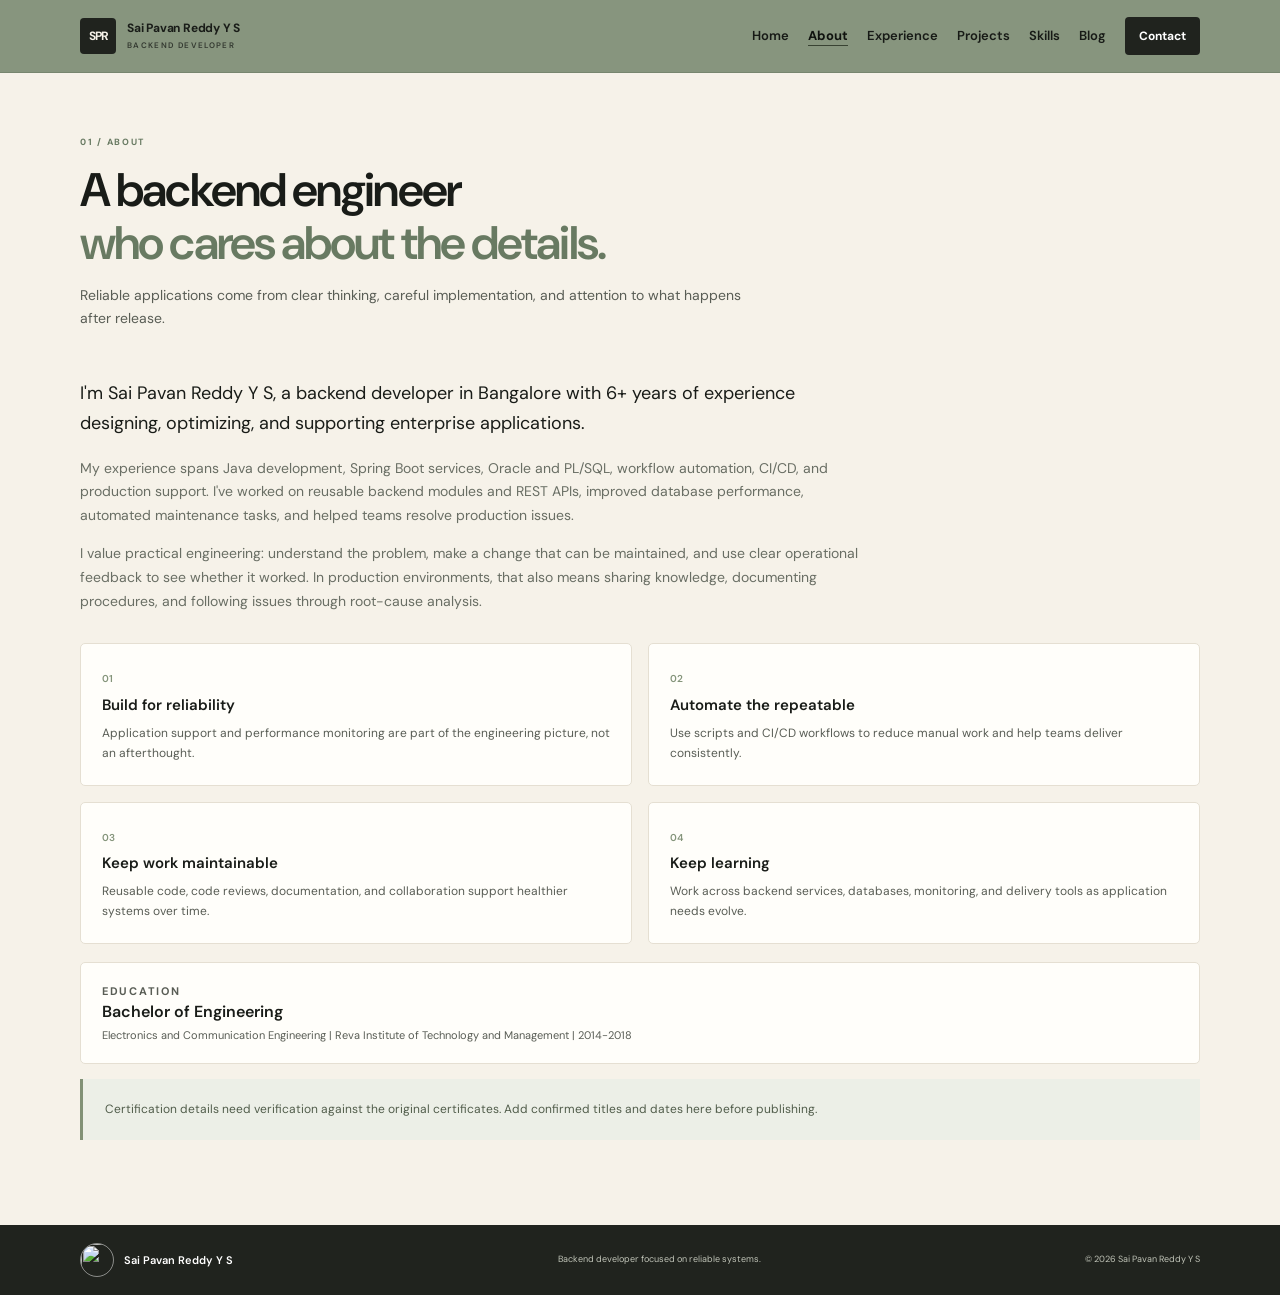
==== about.html @ 61b678c4 "Adde the portfolio website" ====
<!doctype html>
<html lang="en"><head><meta charset="utf-8"><meta name="viewport" content="width=device-width, initial-scale=1"><meta name="theme-color" content="#f3f6f9"><meta name="description" content="About Sai Pavan Reddy Y S, backend developer with 6+ years of Java, Oracle, automation, and enterprise application experience."><title>About | Sai Pavan Reddy Y S</title><link rel="stylesheet" href="styles.css"><link rel="stylesheet" href="theme.css"><script src="menu.js" defer></script></head><body><a class="skip" href="#main">Skip to content</a><header class="header"><nav class="nav wrap" aria-label="Main navigation"><a class="identity" href="index.html"><span class="monogram">SPR</span><span class="identity-name">Sai Pavan Reddy Y S<small>BACKEND DEVELOPER</small></span></a><button class="menu-button" aria-expanded="false" aria-controls="nav-items" aria-label="Open navigation"><span></span><span></span></button><div class="nav-items" id="nav-items"><a href="index.html">Home</a><a aria-current="page" href="about.html">About</a><a href="experience.html">Experience</a><a href="projects.html">Projects</a><a href="skills.html">Skills</a><a href="blog.html">Blog</a><a class="nav-contact" href="contact.html">Contact</a></div></nav></header><main id="main"><section class="page-intro wrap"><p class="eyebrow">01 / ABOUT</p><h1 class="page-title">A backend engineer<br><span>who cares about the details.</span></h1><p>Reliable applications come from clear thinking, careful implementation, and attention to what happens after release.</p></section><section class="content-section wrap"><div class="prose"><p class="lead">I'm Sai Pavan Reddy Y S, a backend developer in Bangalore with 6+ years of experience designing, optimizing, and supporting enterprise applications.</p><p>My experience spans Java development, Spring Boot services, Oracle and PL/SQL, workflow automation, CI/CD, and production support. I've worked on reusable backend modules and REST APIs, improved database performance, automated maintenance tasks, and helped teams resolve production issues.</p><p>I value practical engineering: understand the problem, make a change that can be maintained, and use clear operational feedback to see whether it worked. In production environments, that also means sharing knowledge, documenting procedures, and following issues through root-cause analysis.</p></div><div class="two-col" style="margin-top:30px"><article class="surface info-card"><span class="card-index">01</span><h3>Build for reliability</h3><p>Application support and performance monitoring are part of the engineering picture, not an afterthought.</p></article><article class="surface info-card"><span class="card-index">02</span><h3>Automate the repeatable</h3><p>Use scripts and CI/CD workflows to reduce manual work and help teams deliver consistently.</p></article><article class="surface info-card"><span class="card-index">03</span><h3>Keep work maintainable</h3><p>Reusable code, code reviews, documentation, and collaboration support healthier systems over time.</p></article><article class="surface info-card"><span class="card-index">04</span><h3>Keep learning</h3><p>Work across backend services, databases, monitoring, and delivery tools as application needs evolve.</p></article></div><div class="surface education-row"><p class="eyebrow">EDUCATION</p><h2>Bachelor of Engineering</h2><p>Electronics and Communication Engineering  |  Reva Institute of Technology and Management  |  2014-2018</p></div><div class="callout">Certification details need verification against the original certificates. Add confirmed titles and dates here before publishing.</div></section></main><footer class="footer"><div class="footer-inner wrap"><a class="footer-brand" href="index.html"><img src="assets/sai-pavan-reddy.png" alt="">Sai Pavan Reddy Y S</a><p>Backend developer focused on reliable systems.</p><span class="copyright">© <span data-year>2026</span> Sai Pavan Reddy Y S</span></div></footer></body></html>
---- styles.css ----
@import url('https://fonts.googleapis.com/css2?family=DM+Sans:wght@400;500;600;700&family=Space+Grotesk:wght@400;500;600;700&display=swap');

:root{--ink:#142235;--body:#526174;--muted:#8190a0;--paper:#f3f6f9;--white:#fff;--line:#dfe6ed;--blue:#244c78;--blue-dark:#173756;--accent:#d99745;--accent-soft:#f7ead8;--max:1120px;--display:'Space Grotesk',sans-serif;--text:'DM Sans',sans-serif}
*{box-sizing:border-box}html{scroll-behavior:smooth;scroll-padding-top:90px}body{margin:0;background:var(--paper);color:var(--ink);font:15px/1.7 var(--text),Arial,sans-serif;-webkit-font-smoothing:antialiased}a{color:inherit;text-decoration:none}a:focus-visible,button:focus-visible{outline:3px solid var(--accent);outline-offset:3px}.wrap{width:min(var(--max),calc(100% - 52px));margin:auto}.skip{position:absolute;left:14px;top:-50px;padding:9px 14px;background:var(--blue-dark);color:white;border-radius:4px;z-index:50}.skip:focus{top:10px}
.header{position:sticky;top:0;z-index:20;background:rgba(243,246,249,.95);backdrop-filter:blur(12px);border-bottom:1px solid var(--line)}.nav{height:76px;display:flex;align-items:center;justify-content:space-between}.identity{display:flex;align-items:center;gap:11px}.monogram{width:36px;height:36px;background:var(--blue-dark);color:#fff;border-radius:4px;display:grid;place-items:center;font:700 15px var(--display);letter-spacing:-1px}.identity-name{font:700 13px/1.15 var(--display);letter-spacing:-.2px}.identity-name small{display:block;margin-top:5px;font:600 8px var(--text);letter-spacing:1.5px;color:var(--muted)}.nav-items{display:flex;align-items:center;gap:22px}.nav-items a{font-size:11px;color:#58687a;transition:color .16s}.nav-items a:hover,.nav-items a[aria-current=page]{color:var(--blue);font-weight:700}.nav-items .nav-contact{padding:9px 13px;border-radius:4px;background:var(--blue);color:#fff}.nav-items .nav-contact:hover{background:var(--blue-dark);color:#fff}.menu-button{display:none;border:1px solid var(--line);background:white;width:40px;height:38px;border-radius:4px}.menu-button span{display:block;width:16px;height:1.5px;background:var(--blue-dark);margin:4px auto;transition:transform .15s}
.hero{display:grid;grid-template-columns:1.1fr .9fr;gap:50px;align-items:center;padding:78px 0 74px;min-height:485px}.kicker{display:flex;align-items:center;gap:9px;color:var(--blue);font-size:10px;font-weight:700;letter-spacing:1.7px;text-transform:uppercase}.kicker:before{content:"";width:20px;height:2px;background:var(--accent)}h1,h2,h3,p{margin-top:0}.hero h1{font:600 clamp(44px,6vw,68px)/1.04 var(--display);letter-spacing:-3px;margin:22px 0 16px;max-width:610px}.hero h1 em{font-style:normal;color:var(--blue)}.hero-sub{max-width:510px;color:var(--body);font-size:16px;margin-bottom:9px}.hero-detail{max-width:500px;color:var(--muted);font-size:13px;margin-bottom:25px}.actions{display:flex;align-items:center;gap:18px}.btn{display:inline-flex;align-items:center;gap:13px;padding:12px 16px;border-radius:4px;font-size:11px;font-weight:700;transition:transform .17s,background .17s}.btn:hover{transform:translateY(-2px)}.btn-main{background:var(--blue);color:#fff}.btn-main:hover{background:var(--blue-dark)}.btn-quiet{color:var(--blue)}.hero-art{min-height:330px;position:relative;overflow:hidden;background:var(--blue-dark);border-radius:5px;padding:24px;display:flex;align-items:flex-end}.hero-art:before,.hero-art:after{content:"";position:absolute;border:1px solid rgba(218,231,241,.17);transform:rotate(45deg)}.hero-art:before{width:320px;height:320px;right:-70px;top:-92px}.hero-art:after{width:190px;height:190px;right:5px;top:-28px}.art-orbit{position:absolute;width:215px;height:215px;border-radius:50%;border:1px solid rgba(218,231,241,.32);top:47px;left:50%;transform:translateX(-50%)}.art-orbit:before,.art-orbit:after{content:"";position:absolute;border-radius:50%;background:var(--accent);width:9px;height:9px;box-shadow:0 0 0 6px rgba(217,151,69,.16)}.art-orbit:before{top:33px;left:29px}.art-orbit:after{right:15px;bottom:53px;width:7px;height:7px;background:#8fb4cd;box-shadow:0 0 0 6px rgba(143,180,205,.13)}.art-core{position:absolute;top:50%;left:50%;transform:translate(-50%,-50%);width:91px;height:91px;border:1px solid rgba(255,255,255,.28);border-radius:50%;display:grid;place-items:center;color:#fff;font:600 12px var(--display);letter-spacing:1px}.art-core:before,.art-core:after{content:"";position:absolute;width:7px;height:7px;border-radius:50%;background:#91b7cf}.art-core:before{top:-34px;left:-28px}.art-core:after{bottom:-25px;right:-33px;background:var(--accent)}.art-label{position:relative;z-index:1;color:#dce7ee;font-size:9px;font-weight:600;letter-spacing:1.8px}.art-index{position:absolute;z-index:1;right:23px;top:22px;color:#a9bdcc;font-size:9px;letter-spacing:1.5px}
.stats{display:grid;grid-template-columns:repeat(3,1fr);gap:1px;background:var(--line);border:1px solid var(--line);border-radius:5px;overflow:hidden}.stat{background:#fff;padding:19px 23px}.stat strong{display:block;font:600 27px/1.2 var(--display);letter-spacing:-1px;color:var(--blue-dark)}.stat span{color:var(--body);font-size:11px}.section{padding:88px 0}.section-head{display:flex;align-items:flex-end;justify-content:space-between;gap:25px;margin-bottom:30px}.section-head h2,.page-title{font:600 clamp(33px,4vw,47px)/1.12 var(--display);letter-spacing:-1.9px;margin:10px 0 0}.section-head h2 span,.page-title span{color:var(--blue)}.section-note{max-width:330px;color:var(--muted);font-size:12px;margin:0 0 5px}.eyebrow{color:var(--blue);font-size:9px;letter-spacing:1.7px;font-weight:700;text-transform:uppercase;margin:0}.surface{background:#fff;border:1px solid var(--line);border-radius:5px}.home-lower{display:grid;grid-template-columns:1fr 1fr;gap:18px}.home-panel{padding:24px}.home-panel h3{font:600 17px var(--display);margin-bottom:14px}.home-panel p{font-size:12px;color:var(--body);margin-bottom:14px}.text-link{color:var(--blue);font-size:11px;font-weight:700}.text-link span{color:var(--accent);padding-left:5px}.role-preview{display:flex;justify-content:space-between;gap:15px;padding:12px 0;border-top:1px solid var(--line);font-size:11px}.role-preview strong{font-weight:600}.role-preview span{color:var(--muted);font-size:10px}.page-intro{padding:62px 0 34px}.page-intro .page-title{margin-top:14px}.page-intro p:not(.eyebrow){max-width:670px;color:var(--body);font-size:14px;margin:14px 0 0}.content-section{padding:14px 0 85px}.prose{max-width:790px}.prose p{color:var(--body);font-size:14px}.prose .lead{font-size:18px;line-height:1.65;color:var(--ink)}.two-col{display:grid;grid-template-columns:1fr 1fr;gap:16px}.info-card{padding:21px}.info-card h3{font:600 15px var(--display);margin:4px 0 8px}.info-card p{color:var(--body);font-size:12px;margin:0}.card-index{color:var(--accent);font:600 10px var(--display)}.timeline{border-top:1px solid var(--line)}.timeline-item{display:grid;grid-template-columns:195px 1fr;gap:30px;padding:25px 0;border-bottom:1px solid var(--line)}.timeline-meta{color:var(--muted);font-size:10px;letter-spacing:.6px}.timeline-meta span{display:block;margin-top:7px;letter-spacing:0}.timeline-body h2{font:600 18px var(--display);margin:0 0 3px}.timeline-body h3{font-size:12px;color:var(--blue);margin:0 0 12px}.timeline-body ul{color:var(--body);font-size:12px;padding-left:17px;margin:0}.timeline-body li{padding:3px 0}.project-list{display:grid;grid-template-columns:repeat(2,1fr);gap:14px}.project{padding:22px;min-height:215px;display:flex;flex-direction:column}.project-top{display:flex;justify-content:space-between;color:var(--accent);font:600 10px var(--display)}.project h2{font:600 17px var(--display);margin:18px 0 8px}.project p{font-size:12px;color:var(--body);margin:0}.project-outcome{margin-top:auto;padding-top:16px;color:var(--blue);font-size:11px;font-weight:700}.tag-row{display:flex;flex-wrap:wrap;gap:7px;margin-top:11px}.tag-row span{background:#edf2f6;color:#526b83;padding:4px 7px;border-radius:3px;font-size:9px}.skills-list{display:grid;grid-template-columns:repeat(2,1fr);gap:11px}.skill{display:grid;grid-template-columns:140px 1fr;gap:15px;padding:18px 20px}.skill h2{font:600 12px var(--display);margin:0}.skill p{font-size:11px;color:var(--body);margin:0}.callout{padding:20px 22px;margin-top:15px;background:#f7ead8;border-left:3px solid var(--accent);color:#69553b;font-size:12px}.post-empty{padding:32px;background:#fff;border:1px dashed #bdcbd7;border-radius:5px;text-align:center}.post-empty .empty-mark{margin:0 auto 13px;width:42px;height:42px;border-radius:50%;display:grid;place-items:center;background:var(--accent-soft);color:#9c6b2b;font:600 17px var(--display)}.post-empty h2{font:600 18px var(--display);margin:0 0 8px}.post-empty p{max-width:440px;margin:0 auto 16px;color:var(--body);font-size:12px}.contact-layout{display:grid;grid-template-columns:1fr .8fr;gap:20px}.contact-card{padding:24px}.contact-row{display:block;padding:14px 0;border-bottom:1px solid var(--line)}.contact-row:last-child{border-bottom:0}.contact-row small{display:block;color:var(--muted);font-size:9px;letter-spacing:1.4px;font-weight:700}.contact-row span{font-size:13px;color:var(--blue-dark)}.contact-aside{padding:25px;background:var(--blue-dark);color:#fff;border-radius:5px}.contact-aside .eyebrow{color:#ecc48f}.contact-aside h2{font:600 21px/1.3 var(--display);margin:14px 0}.contact-aside p{font-size:12px;color:#c2d0dc}.education-row{margin-top:18px;padding:19px 21px}.education-row h2{font:600 16px var(--display);margin:0 0 4px}.education-row p{margin:0;color:var(--body);font-size:11px}.footer{background:var(--blue-dark);color:#c3d0da}.footer-inner{min-height:70px;display:flex;align-items:center;justify-content:space-between;gap:18px}.footer-brand{font:600 11px var(--display);color:#fff}.footer-inner p,.copyright{font-size:9px;color:#9fb1be;margin:0}.footer-inner a:hover{color:#fff}
@media(max-width:900px){.nav-items{gap:13px}.nav-items a{font-size:10px}.hero{gap:30px;padding-top:62px}.hero h1{font-size:55px}.hero-art{min-height:300px}.wrap{width:calc(100% - 42px)}}
@media(max-width:700px){html{scroll-padding-top:72px}.wrap{width:calc(100% - 36px)}.nav{height:68px}.menu-button{display:block}.menu-button[aria-expanded=true] span:first-child{transform:translateY(2.75px) rotate(45deg)}.menu-button[aria-expanded=true] span:last-child{transform:translateY(-2.75px) rotate(-45deg)}.nav-items{display:none;position:absolute;top:67px;left:0;right:0;padding:10px 18px 18px;background:var(--paper);border-bottom:1px solid var(--line);box-shadow:0 12px 18px rgba(23,55,86,.08);align-items:stretch;gap:0}.nav-items.open{display:flex;flex-direction:column}.nav-items a{font-size:13px;padding:10px 2px;border-bottom:1px solid var(--line)}.nav-items .nav-contact{margin-top:11px;text-align:center}.hero{display:flex;flex-direction:column;align-items:stretch;gap:25px;padding:50px 0 35px;min-height:0}.hero h1{font-size:clamp(44px,12vw,61px);letter-spacing:-2.6px}.hero-sub{font-size:14px}.hero-detail{font-size:12px}.hero-art{min-height:275px}.art-orbit{width:185px;height:185px}.stats{grid-template-columns:1fr}.stat{padding:14px 17px;display:flex;align-items:baseline;justify-content:space-between;gap:10px}.stat strong{font-size:22px}.stat span{text-align:right}.section{padding:65px 0}.section-head{display:block}.section-note{margin-top:12px}.home-lower,.two-col,.project-list,.skills-list,.contact-layout{grid-template-columns:1fr}.page-intro{padding:44px 0 25px}.page-intro .page-title{font-size:39px}.content-section{padding-bottom:60px}.timeline-item{grid-template-columns:1fr;gap:8px;padding:19px 0}.timeline-meta{display:flex;justify-content:space-between;gap:10px}.timeline-meta span{margin:0}.skill{grid-template-columns:115px 1fr;padding:16px}.project{min-height:195px}.footer-inner{padding:15px 0;flex-wrap:wrap}.footer-inner p{order:3;flex-basis:100%}.copyright{margin-left:auto}}
@media(prefers-reduced-motion:reduce){*,*::before,*::after{scroll-behavior:auto!important;transition-duration:.01ms!important;animation-duration:.01ms!important}}

.nav-items .nav-resume{color:var(--blue);font-weight:700;border-bottom:1px solid var(--accent)}
@media(max-width:700px){.nav-items .nav-resume{border-bottom:1px solid var(--line)}}
---- theme.css ----
/* Version 3 visual layer: warm neutrals, sage accents, and a circular hero inspired by the supplied reference. */
:root{--ink:#191c18;--body:#595d55;--muted:#85887e;--paper:#f6f2e9;--white:#fffefa;--line:#e5dfd2;--blue:#66755f;--blue-dark:#20231e;--accent:#84947a;--accent-soft:#e7e9df;--max:1120px;--display:'DM Sans',sans-serif;--text:'DM Sans',sans-serif}
html{scroll-padding-top:96px}body{background:var(--paper);color:var(--ink)}
.header{background:rgba(246,242,233,.94);border:0;backdrop-filter:blur(12px)}.nav{position:relative;margin-top:14px;margin-bottom:10px;padding:0 20px;background:var(--white);height:66px;border:1px solid rgba(32,35,30,.08);border-radius:7px;box-shadow:0 5px 18px rgba(32,35,30,.045)}.monogram{background:var(--accent);color:var(--ink);border-radius:50%;font-size:12px}.identity-name{font-size:12px}.identity-name small{letter-spacing:1.35px}.nav-items{gap:19px}.nav-items a{color:#62665d;font-size:10px}.nav-items a:hover,.nav-items a[aria-current=page]{color:var(--ink)}.nav-items .nav-contact{background:var(--ink);color:#fff;border-radius:4px;padding:9px 14px}.nav-items .nav-contact:hover{background:#42483e}.nav-items .nav-resume{border-bottom:1px solid var(--accent);color:var(--ink)}
.hero{padding-top:70px;padding-bottom:65px;min-height:485px;gap:36px}.kicker{color:#687a62;letter-spacing:1.35px}.kicker:before{background:var(--accent)}.hero h1{font-weight:700;letter-spacing:-2.6px;line-height:1.06}.hero h1 em{color:#687a62}.hero-sub{color:#41463e}.hero-detail{color:#72766d}.btn{border-radius:4px}.btn-main{background:var(--ink);color:#fff}.btn-main:hover{background:#41483e}.btn-quiet{color:#516249}.hero-art{min-height:360px;background:transparent;border-radius:0;padding:0;align-items:center;justify-content:center;overflow:visible}.hero-art:before{width:305px;height:305px;top:28px;right:auto;left:50%;transform:translateX(-50%);border:1px solid rgba(102,117,95,.48);border-radius:50%;background:transparent}.hero-art:after{width:255px;height:255px;top:53px;right:auto;left:50%;transform:translateX(-50%);border:1px dashed rgba(102,117,95,.44);border-radius:50%;background:transparent}.art-orbit{width:224px;height:224px;top:68px;border:11px solid #f9f7ef;background:linear-gradient(140deg,#dce3d5,#c6d0bd);box-shadow:0 0 0 2px #73846b,0 14px 34px rgba(38,48,35,.12)}.art-orbit:before{background:var(--accent);box-shadow:0 0 0 6px rgba(132,148,122,.19)}.art-orbit:after{background:#a7b39d;box-shadow:0 0 0 6px rgba(167,179,157,.22)}.art-core{width:156px;height:156px;border:1px solid rgba(255,255,255,.75);background:rgba(255,254,250,.84);color:#20231e;border-radius:50%;font:700 38px var(--display);letter-spacing:-2px;box-shadow:0 8px 20px rgba(34,40,30,.08)}.art-core:before,.art-core:after{background:#687a62}.art-core:after{background:#a9b49f}.art-label{position:absolute;bottom:2px;left:50%;transform:translateX(-50%);color:#687260;font-size:9px;letter-spacing:2px;white-space:nowrap}.art-index{top:7px;right:8px;color:#737b6c;font-size:8px;letter-spacing:1.8px}
.stats{border-color:var(--line);border-radius:5px;background:var(--line)}.stat{background:var(--white)}.stat strong{color:var(--ink)}.stat span{color:#6d7168}.section-head h2,.page-title,.hero h1{font-family:var(--display)}.section-head h2 span,.page-title span{color:#687a62}.eyebrow{color:#687a62}.surface{background:var(--white);border-color:var(--line);border-radius:5px}.section-note,.prose p,.timeline-meta,.project p,.skill p{color:#696e64}.role-preview span{color:#777b71}.text-link{color:#596c53}.text-link span{color:#718166}.section-tint{background:#edf0e7}.timeline{border-color:#dddccf}.timeline-item{border-color:#deded2}.timeline-body h3{color:#687a62}.tag-row span{background:#ecefe7;color:#5c6c55}.project-top{color:#65775d}.project-outcome{color:#4f6148}.callout{background:#ecefe7;border-color:#819176;color:#515d4b}.post-empty{background:var(--white);border-color:#c9d0c1}.post-empty .empty-mark{background:#e7e9df;color:#56664d}.contact-aside{background:#272a24;color:#fff}.contact-aside .eyebrow{color:#b5c0aa}.contact-row span{color:#2d322a}.footer{background:#20231e}.footer-inner{color:#e1e2dc}.footer-brand{color:#fff}.footer-inner p,.copyright{color:#c0c4b8}.education-row h2{color:var(--ink)}
@media(max-width:700px){.nav{margin-top:8px;margin-bottom:7px;padding:0 13px;height:60px}.header{background:rgba(246,242,233,.97)}.nav-items{top:66px;background:var(--paper);border-color:var(--line)}.nav-items a{color:#555a50}.nav-items .nav-contact{color:#fff}.nav-items .nav-resume{border-bottom:1px solid var(--line)}.hero{padding-top:42px}.hero-art{min-height:300px}.hero-art:before{width:260px;height:260px;top:22px}.hero-art:after{width:220px;height:220px;top:42px}.art-orbit{width:196px;height:196px;top:54px}.art-core{width:138px;height:138px;font-size:34px}.art-label{bottom:0}.art-index{top:0;right:0}}
@media(prefers-reduced-motion:reduce){.hero-art *{transition:none!important}}

/* Header refresh and home action placement. */
.header{background:#87957e;border-bottom:1px solid #77866f;backdrop-filter:none}.nav{height:72px;margin-top:0;margin-bottom:0;padding:0;background:transparent;border:0;border-radius:0;box-shadow:none}.monogram{background:#20231e;color:#f6f2e9;border-radius:4px}.identity-name{color:#191c18}.identity-name small{color:#343a31}.nav-items a{color:#20231e}.nav-items a:hover,.nav-items a[aria-current=page]{color:#10130f}.nav-items .nav-contact{order:-1;background:#20231e;color:#fff}.nav-items .nav-contact:hover{background:#41483e}.nav-items .nav-contact[aria-current=page]{color:#fff}.menu-button{background:#eef0e7;border-color:#68775f}.menu-button span{background:#20231e}.nav-items .nav-resume{display:none}.actions{align-items:flex-start;gap:20px}.action-stack{display:flex;flex-direction:column;align-items:flex-start;gap:6px}.btn-resume{padding:5px 0;font-size:10px;text-decoration:underline;text-decoration-color:#9ba894;text-underline-offset:3px}.btn-resume:hover{transform:translateY(-1px)}@media(max-width:700px){.header{background:#87957e}.nav{margin:0 auto;padding:0;height:64px}.nav-items{top:64px;background:#f6f2e9;border-color:#d6dacd}.nav-items a{color:#20231e}.nav-items .nav-contact{order:-1;align-self:stretch;text-align:center}.actions{gap:15px}.action-stack{flex-shrink:0}.btn-resume{padding:5px 0}}

.btn-resume{padding:8px 12px;background:#e7e9df;border:1px solid #d4dbcc;border-radius:4px;color:#30382c;text-decoration:none}.btn-resume:hover{background:#dce2d5}

/* Portrait, clearer navigation, and matching home actions. */
.nav-items .nav-contact{order:0}.nav-items a{font-size:13px;font-weight:600;color:#171a16}.nav-items a[aria-current=page]:not(.nav-contact){text-decoration:underline;text-decoration-color:#394333;text-underline-offset:5px}.nav-items .nav-contact{font-size:12px;font-weight:700}.art-core{width:194px;height:194px;padding:5px;overflow:hidden;border:0;background:#f6f2e9;box-shadow:0 5px 18px rgba(30,36,27,.13)}.art-core img{display:block;width:100%;height:100%;object-fit:cover;object-position:center 27%;border-radius:50%}.art-core:before,.art-core:after{display:none}.btn-secondary,.btn-outline{display:inline-flex;align-items:center;justify-content:center;min-height:42px;padding:12px 16px;border:1px solid #20231e;border-radius:4px;font-size:11px;font-weight:700;line-height:1.25}.btn-secondary{background:#687a62;color:#fff}.btn-secondary:hover{background:#53654d}.btn-outline{background:#f6f2e9;color:#20231e;border-color:#718168}.btn-outline:hover{background:#e7e9df}.btn-resume{padding:12px 16px;text-decoration:none}.btn-resume:hover{transform:translateY(-2px)}@media(max-width:900px){.nav-items{gap:13px}.nav-items a{font-size:12px}}@media(max-width:700px){.nav-items{gap:0}.nav-items a{font-size:14px;font-weight:600}.nav-items .nav-contact{font-size:14px}.art-core{width:166px;height:166px;padding:5px}.hero-art{min-height:300px}}

/* Keep the three home actions identical in size. */
.actions .btn,.action-stack .btn{width:180px;height:44px;min-height:44px;padding:0 14px;box-sizing:border-box;justify-content:space-between;line-height:1.2}.action-stack{gap:8px}@media(max-width:700px){.actions{flex-direction:column;align-items:flex-start;gap:8px}.action-stack{gap:8px}}

/* Keep the fixed-width home actions from compressing in the narrow tablet layout. */
@media(max-width:760px){.actions{flex-direction:column;align-items:flex-start;gap:8px}.action-stack{gap:8px}}

/* Prevent the home-page Get in touch CTA from shrinking or wrapping. */
.section-head>.btn-main{flex:0 0 auto;min-width:150px;min-height:44px;white-space:nowrap}.section-head>div:first-child{min-width:0}@media(min-width:701px) and (max-width:900px){.section-head{flex-wrap:wrap;align-items:flex-start}.section-head>.btn-main{margin-top:14px}}@media(max-width:700px){.section-head>.btn-main{display:inline-flex;margin-top:14px}}

/* Accessible, browser-local blog post editor. */
.blog-toolbar{display:flex;align-items:center;justify-content:space-between;gap:18px;margin-bottom:18px}.blog-storage-note{max-width:650px;margin:0;color:var(--body);font-size:11px}.add-post-button{display:inline-flex;align-items:center;gap:9px;min-height:42px;padding:0 15px;border:1px solid #718168;border-radius:4px;background:#e7e9df;color:#20231e;font:700 12px var(--text);cursor:pointer}.add-post-button:hover{background:#dce2d5}.add-post-button span{font-size:20px;line-height:1}.post-editor{padding:24px;margin-bottom:18px}.editor-heading{margin-bottom:18px}.editor-heading h2{margin:5px 0 0;font:600 21px var(--display)}.post-editor label{display:block;margin:14px 0 6px;font-size:12px;font-weight:700;color:var(--ink)}.post-editor label span{font-weight:400;color:var(--muted)}.post-editor input,.post-editor textarea{display:block;width:100%;padding:11px 12px;border:1px solid #c9cfc2;border-radius:4px;background:#fffefa;color:var(--ink);font:14px/1.55 var(--text);box-sizing:border-box}.post-editor textarea{resize:vertical;min-height:82px}.post-editor input:focus-visible,.post-editor textarea:focus-visible{outline:3px solid #84947a;outline-offset:2px}.editor-row{display:grid;grid-template-columns:1fr 1fr;gap:14px}.editor-row>div{min-width:0}.editor-message{min-height:20px;margin:8px 0;color:#53654d;font-size:12px}.editor-actions{display:flex;align-items:center;gap:14px}.editor-actions .btn{min-height:42px;cursor:pointer}.editor-cancel{padding:10px 12px;border:0;background:transparent;color:var(--body);font:600 12px var(--text);cursor:pointer}.editor-cancel:hover{text-decoration:underline}.post-list{display:grid;gap:14px;margin-bottom:18px}.blog-post{padding:22px}.blog-post-meta{margin-bottom:10px}.blog-post h2{margin:0 0 9px;font:600 21px/1.25 var(--display)}.blog-post-summary{margin:0 0 14px;color:var(--body);font-size:14px}.blog-post-body{margin:0;color:var(--body);font-size:13px;white-space:pre-wrap}.post-empty[hidden],.post-editor[hidden]{display:none}@media(max-width:600px){.blog-toolbar{align-items:flex-start;flex-direction:column}.editor-row{grid-template-columns:1fr}.post-editor{padding:18px}.blog-post{padding:18px}}

/* Footer identity with profile photo. */
.footer-brand{display:inline-flex;align-items:center;gap:10px}.footer-brand img{width:34px;height:34px;flex:0 0 34px;object-fit:cover;object-position:center 27%;border-radius:50%;border:1px solid rgba(255,255,255,.48)}
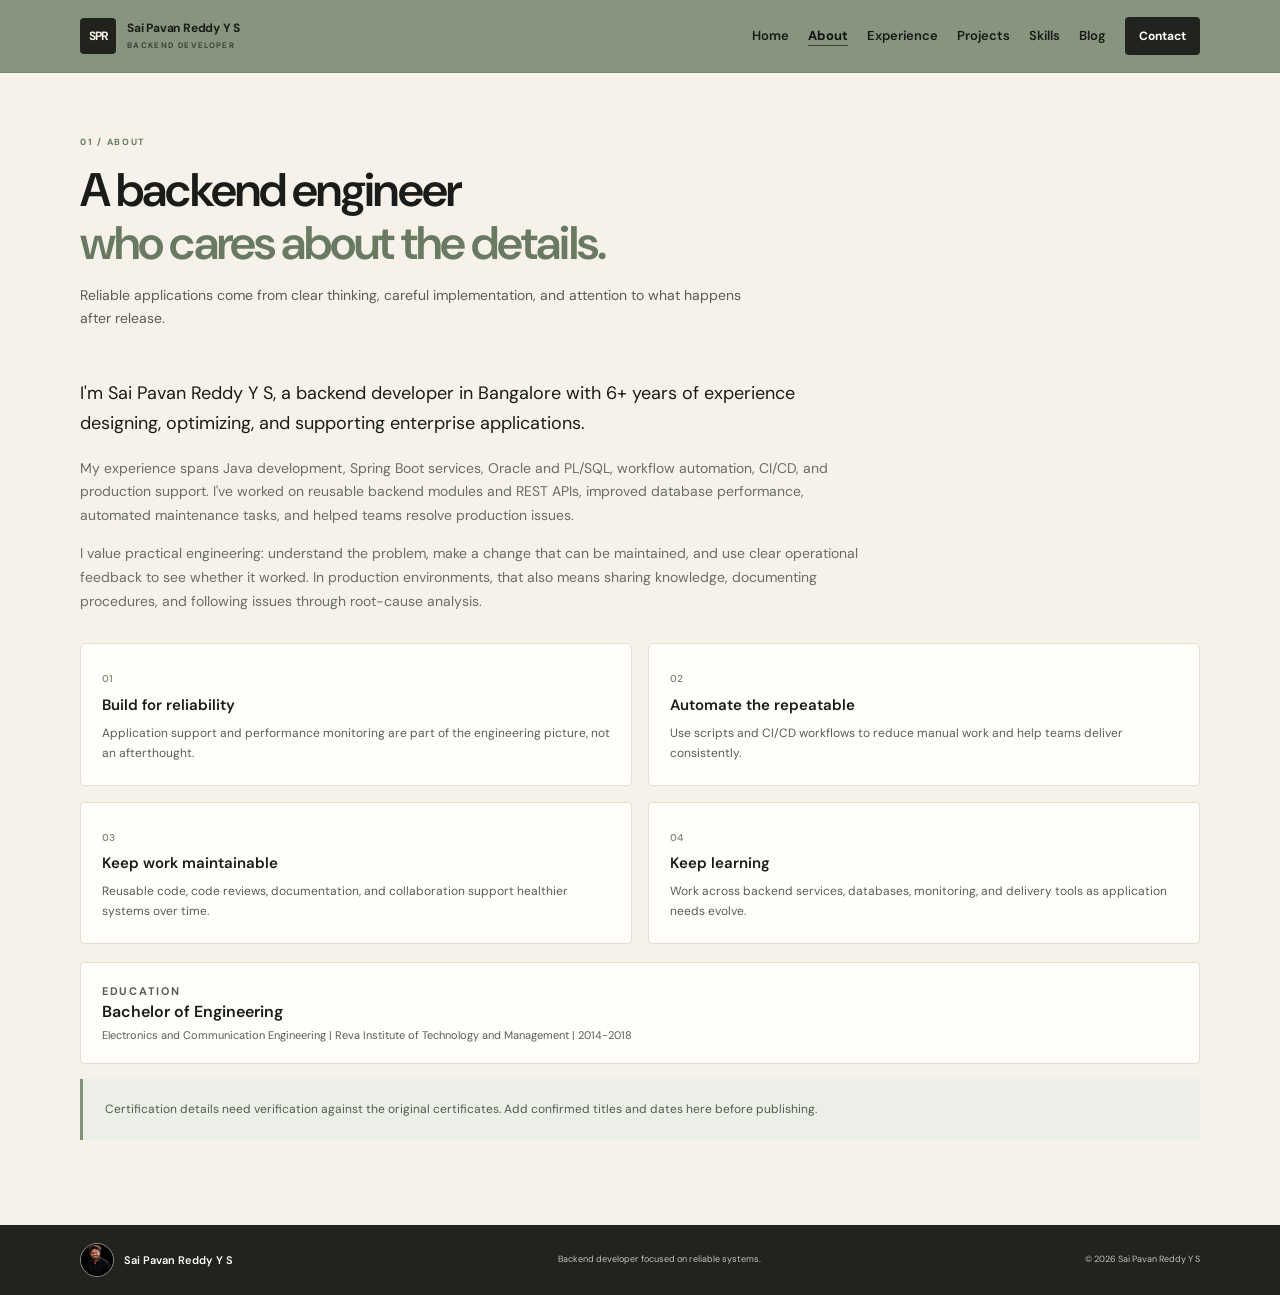
==== commit e0aa1a61: "Add files via upload" ====
--- a/about.html
+++ b/about.html
@@ -1,2 +1,2 @@
 <!doctype html>
-<html lang="en"><head><meta charset="utf-8"><meta name="viewport" content="width=device-width, initial-scale=1"><meta name="theme-color" content="#f3f6f9"><meta name="description" content="About Sai Pavan Reddy Y S, backend developer with 6+ years of Java, Oracle, automation, and enterprise application experience."><title>About | Sai Pavan Reddy Y S</title><link rel="stylesheet" href="styles.css"><link rel="stylesheet" href="theme.css"><script src="menu.js" defer></script></head><body><a class="skip" href="#main">Skip to content</a><header class="header"><nav class="nav wrap" aria-label="Main navigation"><a class="identity" href="index.html"><span class="monogram">SPR</span><span class="identity-name">Sai Pavan Reddy Y S<small>BACKEND DEVELOPER</small></span></a><button class="menu-button" aria-expanded="false" aria-controls="nav-items" aria-label="Open navigation"><span></span><span></span></button><div class="nav-items" id="nav-items"><a href="index.html">Home</a><a aria-current="page" href="about.html">About</a><a href="experience.html">Experience</a><a href="projects.html">Projects</a><a href="skills.html">Skills</a><a href="blog.html">Blog</a><a class="nav-contact" href="contact.html">Contact</a></div></nav></header><main id="main"><section class="page-intro wrap"><p class="eyebrow">01 / ABOUT</p><h1 class="page-title">A backend engineer<br><span>who cares about the details.</span></h1><p>Reliable applications come from clear thinking, careful implementation, and attention to what happens after release.</p></section><section class="content-section wrap"><div class="prose"><p class="lead">I'm Sai Pavan Reddy Y S, a backend developer in Bangalore with 6+ years of experience designing, optimizing, and supporting enterprise applications.</p><p>My experience spans Java development, Spring Boot services, Oracle and PL/SQL, workflow automation, CI/CD, and production support. I've worked on reusable backend modules and REST APIs, improved database performance, automated maintenance tasks, and helped teams resolve production issues.</p><p>I value practical engineering: understand the problem, make a change that can be maintained, and use clear operational feedback to see whether it worked. In production environments, that also means sharing knowledge, documenting procedures, and following issues through root-cause analysis.</p></div><div class="two-col" style="margin-top:30px"><article class="surface info-card"><span class="card-index">01</span><h3>Build for reliability</h3><p>Application support and performance monitoring are part of the engineering picture, not an afterthought.</p></article><article class="surface info-card"><span class="card-index">02</span><h3>Automate the repeatable</h3><p>Use scripts and CI/CD workflows to reduce manual work and help teams deliver consistently.</p></article><article class="surface info-card"><span class="card-index">03</span><h3>Keep work maintainable</h3><p>Reusable code, code reviews, documentation, and collaboration support healthier systems over time.</p></article><article class="surface info-card"><span class="card-index">04</span><h3>Keep learning</h3><p>Work across backend services, databases, monitoring, and delivery tools as application needs evolve.</p></article></div><div class="surface education-row"><p class="eyebrow">EDUCATION</p><h2>Bachelor of Engineering</h2><p>Electronics and Communication Engineering  |  Reva Institute of Technology and Management  |  2014-2018</p></div><div class="callout">Certification details need verification against the original certificates. Add confirmed titles and dates here before publishing.</div></section></main><footer class="footer"><div class="footer-inner wrap"><a class="footer-brand" href="index.html"><img src="assets/sai-pavan-reddy.png" alt="">Sai Pavan Reddy Y S</a><p>Backend developer focused on reliable systems.</p><span class="copyright">© <span data-year>2026</span> Sai Pavan Reddy Y S</span></div></footer></body></html>
+<html lang="en"><head><meta charset="utf-8"><meta name="viewport" content="width=device-width, initial-scale=1"><meta name="theme-color" content="#f3f6f9"><link rel="icon" type="image/svg+xml" href="assets/spr-favicon.svg"><meta name="description" content="About Sai Pavan Reddy Y S, backend developer with 6+ years of Java, Oracle, automation, and enterprise application experience."><title>About | Sai Pavan Reddy Y S</title><link rel="stylesheet" href="styles.css"><link rel="stylesheet" href="theme.css"><script src="menu.js" defer></script></head><body><a class="skip" href="#main">Skip to content</a><header class="header"><nav class="nav wrap" aria-label="Main navigation"><a class="identity" href="index.html"><span class="monogram">SPR</span><span class="identity-name">Sai Pavan Reddy Y S<small>BACKEND DEVELOPER</small></span></a><button class="menu-button" aria-expanded="false" aria-controls="nav-items" aria-label="Open navigation"><span></span><span></span></button><div class="nav-items" id="nav-items"><a href="index.html">Home</a><a aria-current="page" href="about.html">About</a><a href="experience.html">Experience</a><a href="projects.html">Projects</a><a href="skills.html">Skills</a><a href="blog.html">Blog</a><a class="nav-contact" href="contact.html">Contact</a></div></nav></header><main id="main"><section class="page-intro wrap"><p class="eyebrow">01 / ABOUT</p><h1 class="page-title">A backend engineer<br><span>who cares about the details.</span></h1><p>Reliable applications come from clear thinking, careful implementation, and attention to what happens after release.</p></section><section class="content-section wrap"><div class="prose"><p class="lead">I'm Sai Pavan Reddy Y S, a backend developer in Bangalore with 6+ years of experience designing, optimizing, and supporting enterprise applications.</p><p>My experience spans Java development, Spring Boot services, Oracle and PL/SQL, workflow automation, CI/CD, and production support. I've worked on reusable backend modules and REST APIs, improved database performance, automated maintenance tasks, and helped teams resolve production issues.</p><p>I value practical engineering: understand the problem, make a change that can be maintained, and use clear operational feedback to see whether it worked. In production environments, that also means sharing knowledge, documenting procedures, and following issues through root-cause analysis.</p></div><div class="two-col" style="margin-top:30px"><article class="surface info-card"><span class="card-index">01</span><h3>Build for reliability</h3><p>Application support and performance monitoring are part of the engineering picture, not an afterthought.</p></article><article class="surface info-card"><span class="card-index">02</span><h3>Automate the repeatable</h3><p>Use scripts and CI/CD workflows to reduce manual work and help teams deliver consistently.</p></article><article class="surface info-card"><span class="card-index">03</span><h3>Keep work maintainable</h3><p>Reusable code, code reviews, documentation, and collaboration support healthier systems over time.</p></article><article class="surface info-card"><span class="card-index">04</span><h3>Keep learning</h3><p>Work across backend services, databases, monitoring, and delivery tools as application needs evolve.</p></article></div><div class="surface education-row"><p class="eyebrow">EDUCATION</p><h2>Bachelor of Engineering</h2><p>Electronics and Communication Engineering  |  Reva Institute of Technology and Management  |  2014-2018</p></div><div class="callout">Certification details need verification against the original certificates. Add confirmed titles and dates here before publishing.</div></section></main><footer class="footer"><div class="footer-inner wrap"><a class="footer-brand" href="index.html"><img src="assets/sai-pavan-reddy.png" alt="">Sai Pavan Reddy Y S</a><p>Backend developer focused on reliable systems.</p><span class="copyright">© <span data-year>2026</span> Sai Pavan Reddy Y S</span></div></footer></body></html>
--- a/theme.css
+++ b/theme.css
@@ -16,7 +16,7 @@
 .nav-items .nav-contact{order:0}.nav-items a{font-size:13px;font-weight:600;color:#171a16}.nav-items a[aria-current=page]:not(.nav-contact){text-decoration:underline;text-decoration-color:#394333;text-underline-offset:5px}.nav-items .nav-contact{font-size:12px;font-weight:700}.art-core{width:194px;height:194px;padding:5px;overflow:hidden;border:0;background:#f6f2e9;box-shadow:0 5px 18px rgba(30,36,27,.13)}.art-core img{display:block;width:100%;height:100%;object-fit:cover;object-position:center 27%;border-radius:50%}.art-core:before,.art-core:after{display:none}.btn-secondary,.btn-outline{display:inline-flex;align-items:center;justify-content:center;min-height:42px;padding:12px 16px;border:1px solid #20231e;border-radius:4px;font-size:11px;font-weight:700;line-height:1.25}.btn-secondary{background:#687a62;color:#fff}.btn-secondary:hover{background:#53654d}.btn-outline{background:#f6f2e9;color:#20231e;border-color:#718168}.btn-outline:hover{background:#e7e9df}.btn-resume{padding:12px 16px;text-decoration:none}.btn-resume:hover{transform:translateY(-2px)}@media(max-width:900px){.nav-items{gap:13px}.nav-items a{font-size:12px}}@media(max-width:700px){.nav-items{gap:0}.nav-items a{font-size:14px;font-weight:600}.nav-items .nav-contact{font-size:14px}.art-core{width:166px;height:166px;padding:5px}.hero-art{min-height:300px}}
 
 /* Keep the three home actions identical in size. */
-.actions .btn,.action-stack .btn{width:180px;height:44px;min-height:44px;padding:0 14px;box-sizing:border-box;justify-content:space-between;line-height:1.2}.action-stack{gap:8px}@media(max-width:700px){.actions{flex-direction:column;align-items:flex-start;gap:8px}.action-stack{gap:8px}}
+.actions .btn,.action-stack .btn,.section-head>.btn{width:180px;height:44px;min-height:44px;padding:0 14px;box-sizing:border-box;justify-content:space-between;line-height:1.2}.action-stack{gap:8px}@media(max-width:700px){.actions{flex-direction:column;align-items:flex-start;gap:8px}.action-stack{gap:8px}}
 
 /* Keep the fixed-width home actions from compressing in the narrow tablet layout. */
 @media(max-width:760px){.actions{flex-direction:column;align-items:flex-start;gap:8px}.action-stack{gap:8px}}
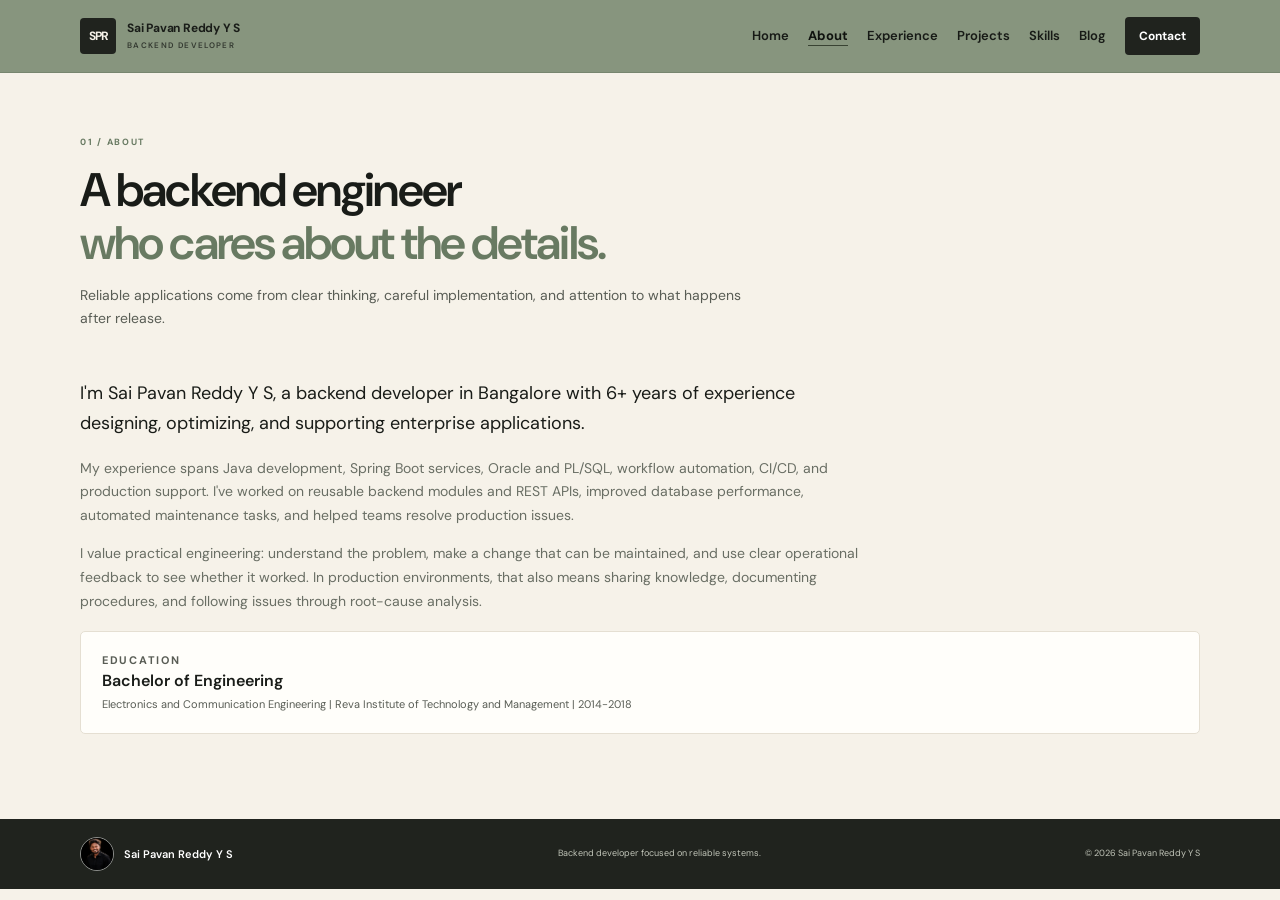
==== commit 6703367d: "Add files via upload" ====
--- a/about.html
+++ b/about.html
@@ -1,2 +1,2 @@
 <!doctype html>
-<html lang="en"><head><meta charset="utf-8"><meta name="viewport" content="width=device-width, initial-scale=1"><meta name="theme-color" content="#f3f6f9"><link rel="icon" type="image/svg+xml" href="assets/spr-favicon.svg"><meta name="description" content="About Sai Pavan Reddy Y S, backend developer with 6+ years of Java, Oracle, automation, and enterprise application experience."><title>About | Sai Pavan Reddy Y S</title><link rel="stylesheet" href="styles.css"><link rel="stylesheet" href="theme.css"><script src="menu.js" defer></script></head><body><a class="skip" href="#main">Skip to content</a><header class="header"><nav class="nav wrap" aria-label="Main navigation"><a class="identity" href="index.html"><span class="monogram">SPR</span><span class="identity-name">Sai Pavan Reddy Y S<small>BACKEND DEVELOPER</small></span></a><button class="menu-button" aria-expanded="false" aria-controls="nav-items" aria-label="Open navigation"><span></span><span></span></button><div class="nav-items" id="nav-items"><a href="index.html">Home</a><a aria-current="page" href="about.html">About</a><a href="experience.html">Experience</a><a href="projects.html">Projects</a><a href="skills.html">Skills</a><a href="blog.html">Blog</a><a class="nav-contact" href="contact.html">Contact</a></div></nav></header><main id="main"><section class="page-intro wrap"><p class="eyebrow">01 / ABOUT</p><h1 class="page-title">A backend engineer<br><span>who cares about the details.</span></h1><p>Reliable applications come from clear thinking, careful implementation, and attention to what happens after release.</p></section><section class="content-section wrap"><div class="prose"><p class="lead">I'm Sai Pavan Reddy Y S, a backend developer in Bangalore with 6+ years of experience designing, optimizing, and supporting enterprise applications.</p><p>My experience spans Java development, Spring Boot services, Oracle and PL/SQL, workflow automation, CI/CD, and production support. I've worked on reusable backend modules and REST APIs, improved database performance, automated maintenance tasks, and helped teams resolve production issues.</p><p>I value practical engineering: understand the problem, make a change that can be maintained, and use clear operational feedback to see whether it worked. In production environments, that also means sharing knowledge, documenting procedures, and following issues through root-cause analysis.</p></div><div class="two-col" style="margin-top:30px"><article class="surface info-card"><span class="card-index">01</span><h3>Build for reliability</h3><p>Application support and performance monitoring are part of the engineering picture, not an afterthought.</p></article><article class="surface info-card"><span class="card-index">02</span><h3>Automate the repeatable</h3><p>Use scripts and CI/CD workflows to reduce manual work and help teams deliver consistently.</p></article><article class="surface info-card"><span class="card-index">03</span><h3>Keep work maintainable</h3><p>Reusable code, code reviews, documentation, and collaboration support healthier systems over time.</p></article><article class="surface info-card"><span class="card-index">04</span><h3>Keep learning</h3><p>Work across backend services, databases, monitoring, and delivery tools as application needs evolve.</p></article></div><div class="surface education-row"><p class="eyebrow">EDUCATION</p><h2>Bachelor of Engineering</h2><p>Electronics and Communication Engineering  |  Reva Institute of Technology and Management  |  2014-2018</p></div><div class="callout">Certification details need verification against the original certificates. Add confirmed titles and dates here before publishing.</div></section></main><footer class="footer"><div class="footer-inner wrap"><a class="footer-brand" href="index.html"><img src="assets/sai-pavan-reddy.png" alt="">Sai Pavan Reddy Y S</a><p>Backend developer focused on reliable systems.</p><span class="copyright">© <span data-year>2026</span> Sai Pavan Reddy Y S</span></div></footer></body></html>
+<html lang="en"><head><meta charset="utf-8"><meta name="viewport" content="width=device-width, initial-scale=1"><meta name="theme-color" content="#f3f6f9"><link rel="icon" type="image/svg+xml" href="assets/spr-favicon.svg"><meta name="description" content="About Sai Pavan Reddy Y S, backend developer with 6+ years of Java, Oracle, automation, and enterprise application experience."><title>About | Sai Pavan Reddy Y S</title><link rel="stylesheet" href="styles.css"><link rel="stylesheet" href="theme.css"><script src="menu.js" defer></script></head><body><a class="skip" href="#main">Skip to content</a><header class="header"><nav class="nav wrap" aria-label="Main navigation"><a class="identity" href="index.html"><span class="monogram">SPR</span><span class="identity-name">Sai Pavan Reddy Y S<small>BACKEND DEVELOPER</small></span></a><button class="menu-button" aria-expanded="false" aria-controls="nav-items" aria-label="Open navigation"><span></span><span></span></button><div class="nav-items" id="nav-items"><a href="index.html">Home</a><a aria-current="page" href="about.html">About</a><a href="experience.html">Experience</a><a href="projects.html">Projects</a><a href="skills.html">Skills</a><a href="blog.html">Blog</a><a class="nav-contact" href="contact.html">Contact</a></div></nav></header><main id="main"><section class="page-intro wrap"><p class="eyebrow">01 / ABOUT</p><h1 class="page-title">A backend engineer<br><span>who cares about the details.</span></h1><p>Reliable applications come from clear thinking, careful implementation, and attention to what happens after release.</p></section><section class="content-section wrap"><div class="prose"><p class="lead">I'm Sai Pavan Reddy Y S, a backend developer in Bangalore with 6+ years of experience designing, optimizing, and supporting enterprise applications.</p><p>My experience spans Java development, Spring Boot services, Oracle and PL/SQL, workflow automation, CI/CD, and production support. I've worked on reusable backend modules and REST APIs, improved database performance, automated maintenance tasks, and helped teams resolve production issues.</p><p>I value practical engineering: understand the problem, make a change that can be maintained, and use clear operational feedback to see whether it worked. In production environments, that also means sharing knowledge, documenting procedures, and following issues through root-cause analysis.</p></div><div class="surface education-row"><p class="eyebrow">EDUCATION</p><h2>Bachelor of Engineering</h2><p>Electronics and Communication Engineering  |  Reva Institute of Technology and Management  |  2014-2018</p></div></section></main><footer class="footer"><div class="footer-inner wrap"><a class="footer-brand" href="index.html"><img src="assets/sai-pavan-reddy.png" alt="">Sai Pavan Reddy Y S</a><p>Backend developer focused on reliable systems.</p><span class="copyright">© <span data-year>2026</span> Sai Pavan Reddy Y S</span></div></footer></body></html>
--- a/theme.css
+++ b/theme.css
@@ -29,3 +29,5 @@
 
 /* Footer identity with profile photo. */
 .footer-brand{display:inline-flex;align-items:center;gap:10px}.footer-brand img{width:34px;height:34px;flex:0 0 34px;object-fit:cover;object-position:center 27%;border-radius:50%;border:1px solid rgba(255,255,255,.48)}
+
+.contact-layout-single{grid-template-columns:minmax(0,700px);}
